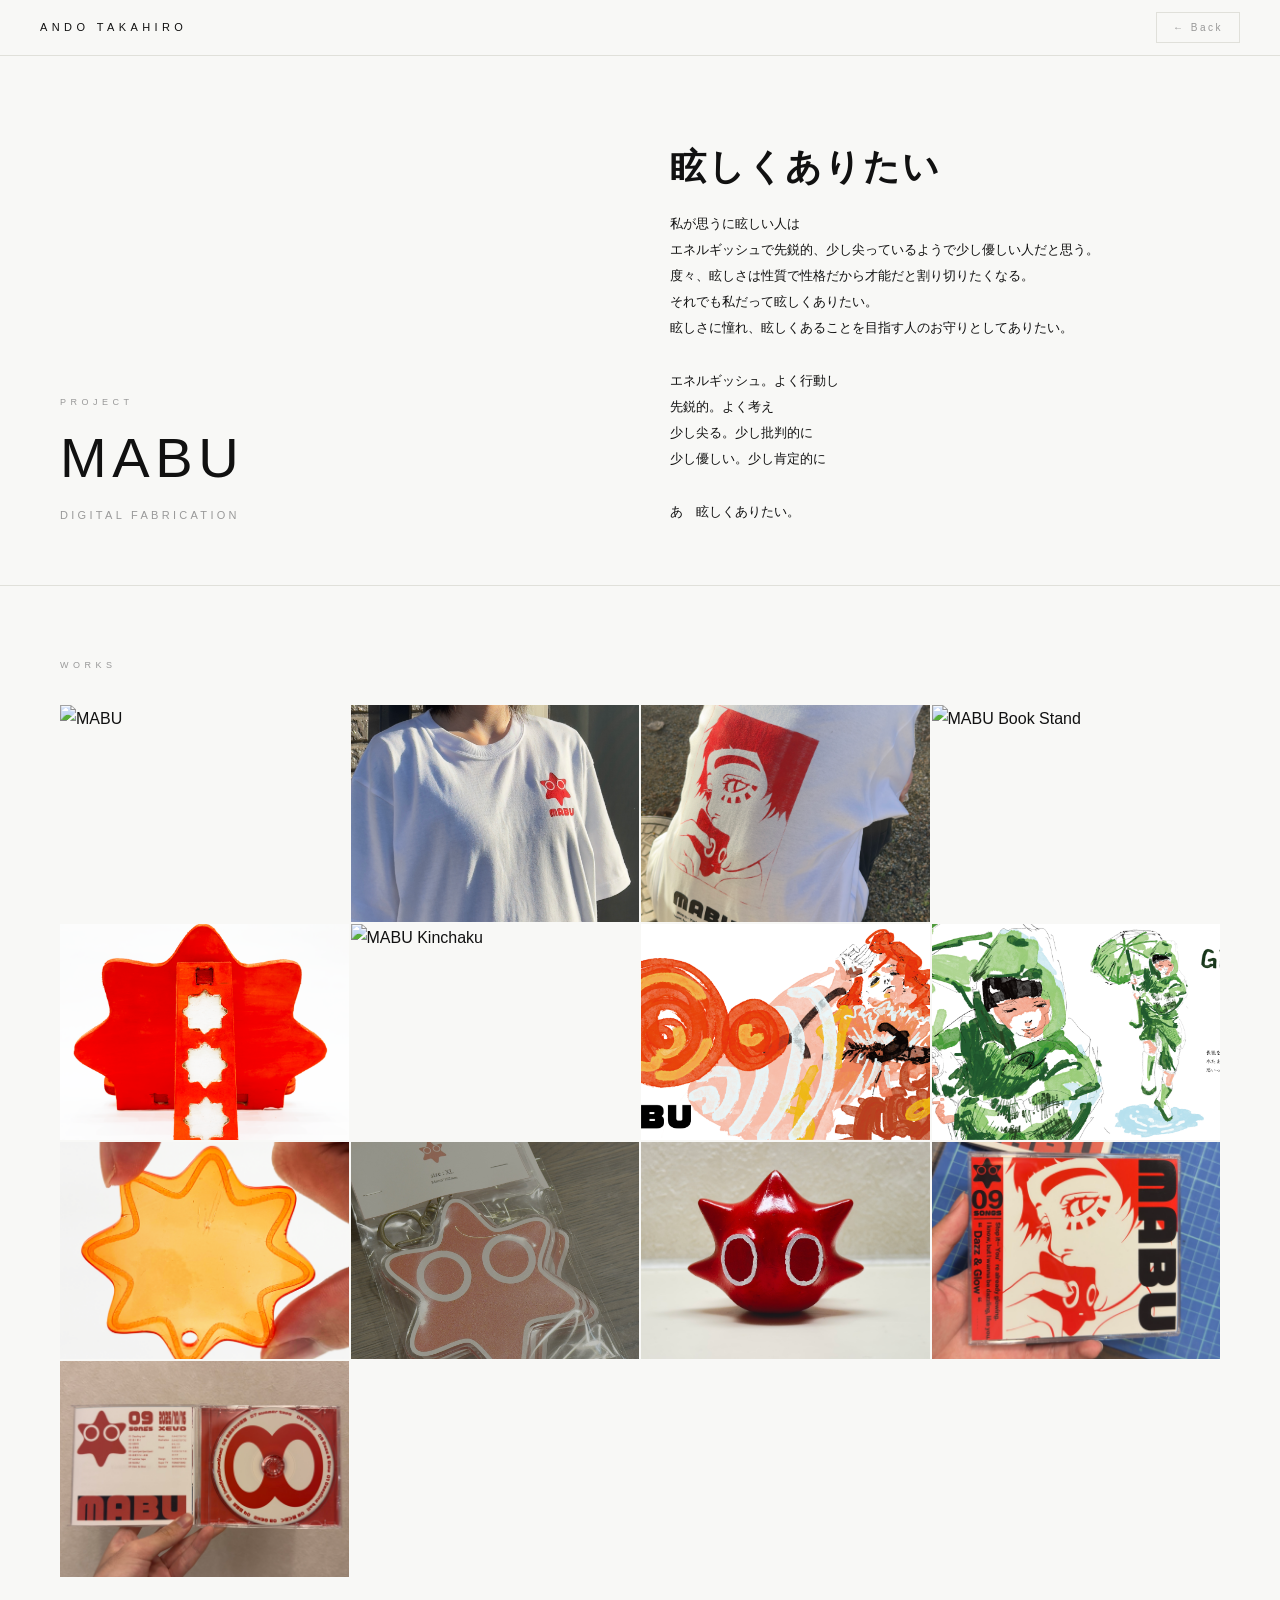
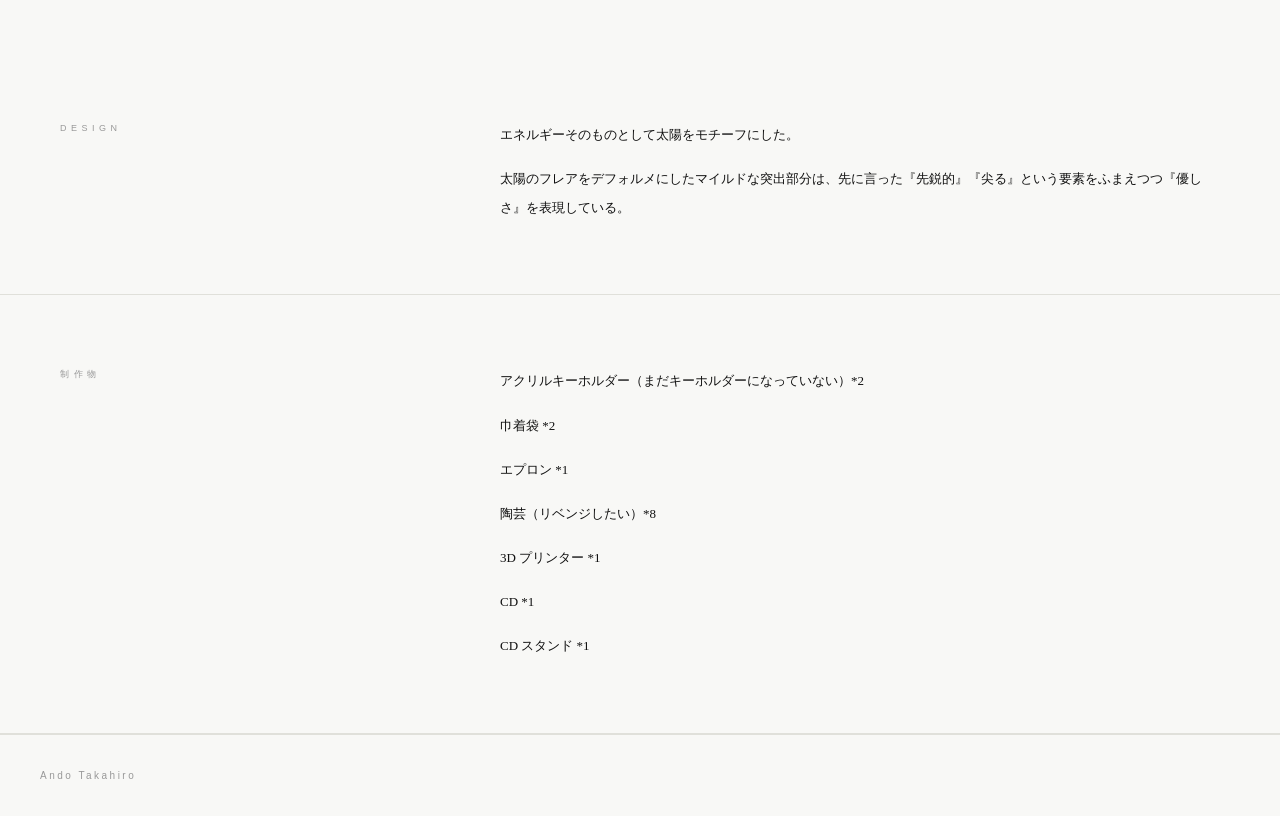
==== mabu/index.html @ 25ba359f "redesign: MABU concept in hero, mincho font, design/works below gallery Co-Authored-By: Claude Sonne" ====
<!DOCTYPE html>
<html lang="en">
<head>
<meta charset="UTF-8">
<meta name="viewport" content="width=device-width, initial-scale=1.0">
<title>MABU — Ando Takahiro</title>
<link rel="stylesheet" href="../style.css">
</head>
<body class="has-nav">
<nav>
  <span class="nav-logo">Ando Takahiro</span>
  <a class="nav-back" href="../index.html">← Back</a>
</nav>

<section class="page-hero">
  <div>
    <div class="page-num">Project</div>
    <h1 class="page-title">MABU</h1>
    <div class="page-en">Digital Fabrication</div>
  </div>
  <div class="mabu-concept-hero">
    <p class="mabu-concept-lead">眩しくありたい</p>
    <p class="mabu-concept-text">私が思うに眩しい人は<br>
    エネルギッシュで先鋭的、少し尖っているようで少し優しい人だと思う。<br>
    度々、眩しさは性質で性格だから才能だと割り切りたくなる。<br>
    それでも私だって眩しくありたい。<br>
    眩しさに憧れ、眩しくあることを目指す人のお守りとしてありたい。</p>
    <br>
    <p class="mabu-concept-text">エネルギッシュ。よく行動し<br>
    先鋭的。よく考え<br>
    少し尖る。少し批判的に<br>
    少し優しい。少し肯定的に</p>
    <br>
    <p class="mabu-concept-text">あゝ眩しくありたい。</p>
  </div>
</section>

<section class="gallery-section">
  <div class="section-label">Works</div>
  <div class="gallery-grid">
    <img src="../assets/images/mabu/mabu_samune.jpg" alt="MABU">
    <img src="../assets/images/mabu/mabu_Tshirt1.jpg" alt="MABU T-shirt">
    <img src="../assets/images/mabu/mabu_Tshirt2.jpg" alt="MABU T-shirt">
    <img src="../assets/images/mabu/mabu_bookstand1.png" alt="MABU Book Stand">
    <img src="../assets/images/mabu/mabu_bookstand2.png" alt="MABU Book Stand">
    <img src="../assets/images/mabu/mabu_kinchaku.png" alt="MABU Kinchaku">
    <img src="../assets/images/mabu/mabu_musiccard1.png" alt="MABU Music Card">
    <img src="../assets/images/mabu/mabu_musiccard2.png" alt="MABU Music Card">
    <img src="../assets/images/mabu/mabu_akusuta1_c.jpg" alt="MABU Acrylic Stand">
    <img src="../assets/images/mabu/mabu_akusuta2.jpg" alt="MABU Acrylic Stand">
    <img src="../assets/images/mabu/mabu_cg01.jpg" alt="MABU CG">
    <img src="../assets/images/mabu/mabucd1_c.jpg" alt="MABU CD">
    <img src="../assets/images/mabu/mabucd2_c.jpg" alt="MABU CD">
  </div>
</section>

<section class="desc-section">
  <div class="desc-label">Design</div>
  <div class="desc-body mabu-mincho">
    <p>エネルギーそのものとして太陽をモチーフにした。</p>
    <p>太陽のフレアをデフォルメにしたマイルドな突出部分は、先に言った『先鋭的』『尖る』という要素をふまえつつ『優しさ』を表現している。</p>
  </div>
</section>

<section class="desc-section">
  <div class="desc-label">制作物</div>
  <div class="desc-body mabu-mincho">
    <p>アクリルキーホルダー（まだキーホルダーになっていない）*2</p>
    <p>巾着袋 *2</p>
    <p>エプロン *1</p>
    <p>陶芸（リベンジしたい）*8</p>
    <p>3D プリンター *1</p>
    <p>CD *1</p>
    <p>CD スタンド *1</p>
  </div>
</section>

<footer>
  <span>Ando Takahiro</span>
</footer>
</body>
</html>
---- style.css ----
*, *::before, *::after { box-sizing: border-box; margin: 0; padding: 0; }
:root {
  --bg: #f8f8f6;
  --fg: #111;
  --muted: #999;
  --border: #e0e0da;
  --white: #fff;
}
html { scroll-behavior: smooth; }
body {
  background: var(--bg);
  color: var(--fg);
  font-family: 'Hiragino Sans', 'Noto Sans JP', 'Helvetica Neue', sans-serif;
  font-weight: 300;
  line-height: 1.7;
  min-height: 100vh;
  padding-top: 0;
}
a { color: inherit; text-decoration: none; }

/* navがあるページ */
.has-nav { padding-top: 56px; }

/* ナビ */
nav {
  position: fixed; top: 0; left: 0; right: 0; z-index: 100;
  background: rgba(248,248,246,0.92);
  backdrop-filter: blur(8px);
  border-bottom: 1px solid var(--border);
  padding: 0 40px; height: 56px;
  display: flex; align-items: center; justify-content: space-between;
}
.nav-logo { font-size: 11px; letter-spacing: .4em; text-transform: uppercase; }
.nav-author { font-size: 10px; letter-spacing: .3em; color: var(--muted); }
.nav-back {
  font-size: 10px; letter-spacing: .25em; color: var(--muted);
  border: 1px solid var(--border); padding: 6px 16px;
  transition: border-color .2s, color .2s;
}
.nav-back:hover { border-color: #999; color: var(--fg); }

/* ヒーロー（トップページ） */
.hero {
  padding: 100px 60px 80px;
  border-bottom: 1px solid var(--border);
}
.hero-group { font-size: 9px; letter-spacing: .55em; color: var(--muted); text-transform: uppercase; margin-bottom: 28px; }
.hero-title { font-size: clamp(36px, 6vw, 72px); font-weight: 200; letter-spacing: .12em; line-height: 1.1; margin-bottom: 24px; }
.hero-sub { font-size: 12px; letter-spacing: .2em; color: var(--muted); max-width: 480px; line-height: 2; }
.hero-author { margin-top: 48px; font-size: 10px; letter-spacing: .35em; color: var(--muted); }

/* グリッド */
.grid-section { padding: 72px 60px 100px; }
.grid-label { font-size: 9px; letter-spacing: .5em; color: var(--muted); text-transform: uppercase; margin-bottom: 40px; }
.grid { display: grid; grid-template-columns: repeat(auto-fill, minmax(340px, 1fr)); gap: 2px; }

/* カード */
.card {
  display: block; background: var(--white);
  border: 1px solid var(--border); overflow: hidden;
  transition: transform .25s, box-shadow .25s, border-color .25s;
}
.card:hover { transform: translateY(-4px); box-shadow: 0 12px 40px rgba(0,0,0,.08); border-color: #bbb; }
.card-thumb { width: 100%; aspect-ratio: 16/9; background: #111; overflow: hidden; }
.card-thumb--empty { background: #1a1a1a; }
.card-thumb--contain img { object-fit: contain; width: 100%; height: 100%; }
.card-thumb video { width: 100%; height: 100%; object-fit: cover; }
.card-body { padding: 28px 28px 32px; border-top: 1px solid var(--border); }
.card-tag { font-size: 8px; letter-spacing: .4em; color: var(--muted); text-transform: uppercase; margin-bottom: 10px; }
.card-title { font-size: 18px; font-weight: 400; letter-spacing: .06em; margin-bottom: 12px; }
.card-desc { font-size: 11px; color: #888; line-height: 2; }
.card-arrow { margin-top: 20px; font-size: 10px; letter-spacing: .2em; color: var(--muted); }

/* 詳細ページ ヒーロー */
.page-hero {
  padding: 80px 60px 60px;
  border-bottom: 1px solid var(--border);
  display: grid; grid-template-columns: 1fr 1fr; gap: 60px; align-items: end;
}
@media (max-width: 768px) { .page-hero { grid-template-columns: 1fr; } }
.page-num { font-size: 9px; letter-spacing: .5em; color: var(--muted); text-transform: uppercase; margin-bottom: 16px; }
.page-title { font-size: clamp(32px, 5vw, 56px); font-weight: 200; letter-spacing: .1em; line-height: 1.15; }
.page-en { font-size: 11px; letter-spacing: .3em; color: var(--muted); margin-top: 16px; text-transform: uppercase; }
.page-desc-short { font-size: 13px; line-height: 2; color: #555; align-self: end; }

/* 動画 */
.video-section { padding: 72px 60px; border-bottom: 1px solid var(--border); }
.section-label { font-size: 9px; letter-spacing: .5em; color: var(--muted); text-transform: uppercase; margin-bottom: 32px; }
.video-wrap { width: 100%; max-width: 960px; aspect-ratio: 16/9; background: #111; overflow: hidden; }
.video-wrap video { width: 100%; height: 100%; object-fit: cover; }

/* 説明 */
.desc-section {
  padding: 72px 60px; border-bottom: 1px solid var(--border);
  display: grid; grid-template-columns: 1fr 2fr; gap: 80px;
}
@media (max-width: 768px) { .desc-section { grid-template-columns: 1fr; } }
.desc-label { font-size: 9px; letter-spacing: .5em; color: var(--muted); text-transform: uppercase; }
.desc-body { font-size: 13px; line-height: 2.2; color: #444; }
.desc-body p + p { margin-top: 1.2em; }
.concept-lead { font-size: clamp(28px, 4vw, 48px); font-weight: 200; letter-spacing: .1em; line-height: 1.3; margin-bottom: 1.6em; color: var(--fg); }

/* 技術 */
.tech-section { padding: 60px; border-bottom: 1px solid var(--border); background: var(--white); }
.tech-list { margin-top: 24px; display: grid; grid-template-columns: repeat(auto-fill, minmax(200px, 1fr)); gap: 16px; }
.tech-item { font-size: 10px; letter-spacing: .2em; color: var(--muted); padding: 12px 16px; border: 1px solid var(--border); }

/* ギャラリー */
.gallery-section { padding: 72px 60px; }
.gallery-grid { margin-top: 32px; display: grid; grid-template-columns: repeat(auto-fill, minmax(280px, 1fr)); gap: 2px; }
.gallery-grid img { width: 100%; aspect-ratio: 4/3; object-fit: cover; display: block; }

/* MABU コンセプト（ヒーロー右列） */
.mabu-concept-hero { align-self: start; padding-top: 8px; }
.mabu-concept-lead {
  font-family: 'Hiragino Mincho ProN', 'Yu Mincho', 'YuMincho', 'Noto Serif JP', serif;
  font-size: clamp(22px, 3vw, 36px);
  font-weight: 600;
  color: var(--fg);
  letter-spacing: .05em;
  line-height: 1.3;
  margin-bottom: 20px;
}
.mabu-concept-text {
  font-family: 'Hiragino Mincho ProN', 'Yu Mincho', 'YuMincho', 'Noto Serif JP', serif;
  font-size: 13px;
  line-height: 2;
  color: var(--fg);
}
.mabu-mincho {
  font-family: 'Hiragino Mincho ProN', 'Yu Mincho', 'YuMincho', 'Noto Serif JP', serif;
  color: var(--fg);
}

/* フッター */
footer {
  border-top: 1px solid var(--border); padding: 32px 40px;
  font-size: 10px; letter-spacing: .25em; color: var(--muted);
  display: flex; justify-content: space-between; align-items: center;
}
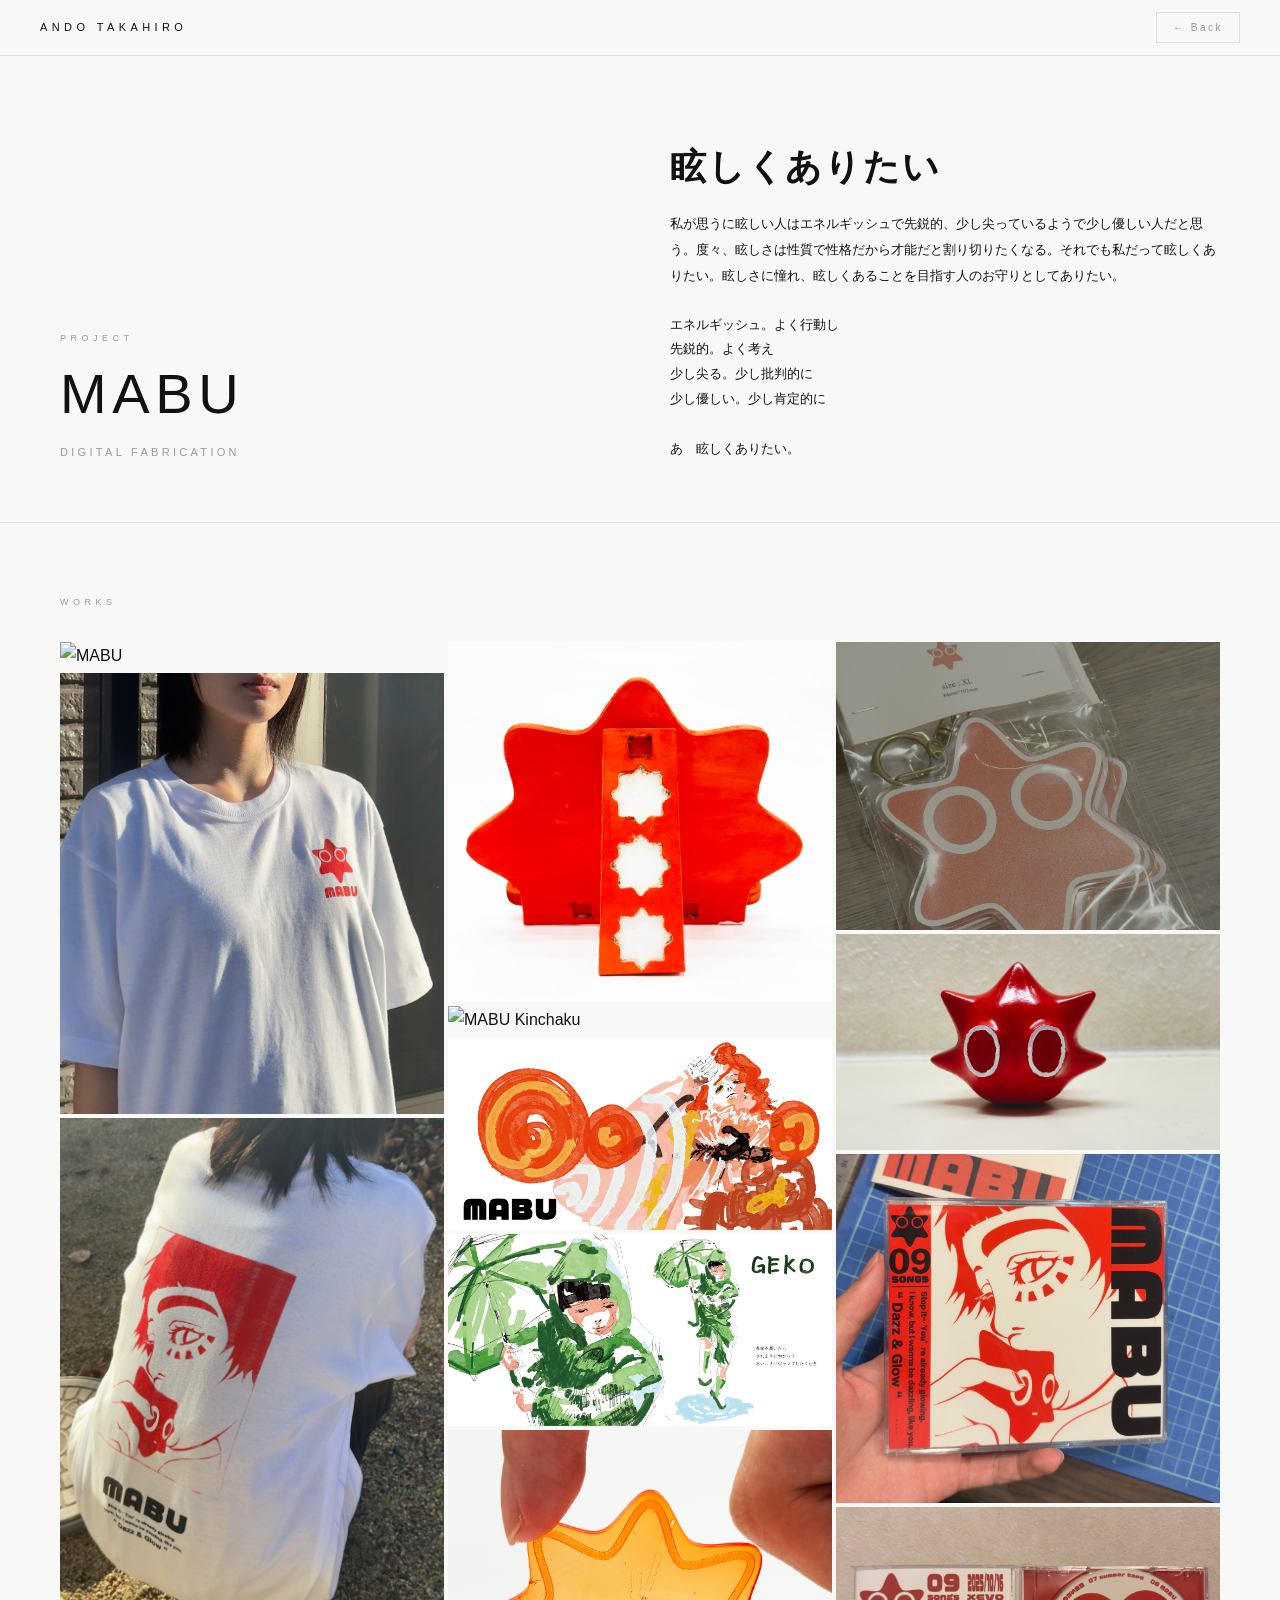
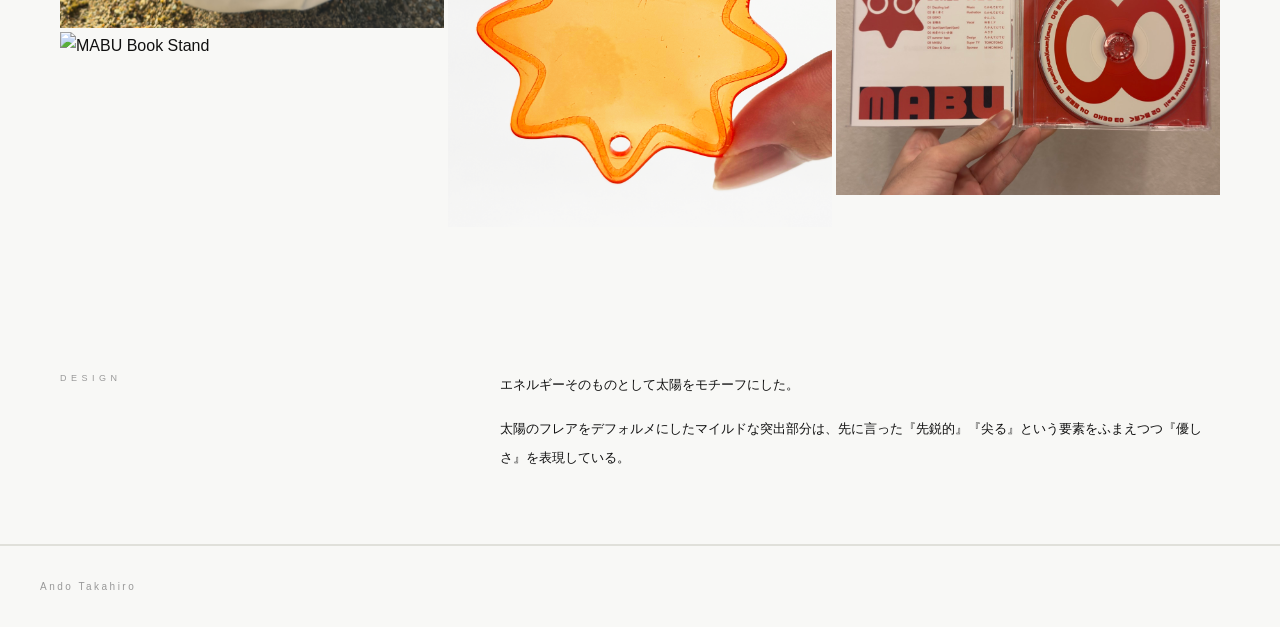
==== commit 03479e81: "fix: MABU concept text layout, hide 制作物 section Co-Authored-By: Claude Sonnet 4.6 <noreply@anthropic" ====
--- a/mabu/index.html
+++ b/mabu/index.html
@@ -20,18 +20,12 @@
   </div>
   <div class="mabu-concept-hero">
     <p class="mabu-concept-lead">眩しくありたい</p>
-    <p class="mabu-concept-text">私が思うに眩しい人は<br>
-    エネルギッシュで先鋭的、少し尖っているようで少し優しい人だと思う。<br>
-    度々、眩しさは性質で性格だから才能だと割り切りたくなる。<br>
-    それでも私だって眩しくありたい。<br>
-    眩しさに憧れ、眩しくあることを目指す人のお守りとしてありたい。</p>
-    <br>
-    <p class="mabu-concept-text">エネルギッシュ。よく行動し<br>
-    先鋭的。よく考え<br>
-    少し尖る。少し批判的に<br>
-    少し優しい。少し肯定的に</p>
-    <br>
-    <p class="mabu-concept-text">あゝ眩しくありたい。</p>
+    <p class="mabu-concept-text">私が思うに眩しい人はエネルギッシュで先鋭的、少し尖っているようで少し優しい人だと思う。度々、眩しさは性質で性格だから才能だと割り切りたくなる。それでも私だって眩しくありたい。眩しさに憧れ、眩しくあることを目指す人のお守りとしてありたい。</p>
+    <p class="mabu-concept-list">エネルギッシュ。よく行動し</p>
+    <p class="mabu-concept-list">先鋭的。よく考え</p>
+    <p class="mabu-concept-list">少し尖る。少し批判的に</p>
+    <p class="mabu-concept-list">少し優しい。少し肯定的に</p>
+    <p class="mabu-concept-close">あゝ眩しくありたい。</p>
   </div>
 </section>
 
@@ -62,7 +56,7 @@
   </div>
 </section>
 
-<section class="desc-section">
+<section class="desc-section" style="display:none">
   <div class="desc-label">制作物</div>
   <div class="desc-body mabu-mincho">
     <p>アクリルキーホルダー（まだキーホルダーになっていない）*2</p>
--- a/style.css
+++ b/style.css
@@ -63,6 +63,7 @@
 .card:hover { transform: translateY(-4px); box-shadow: 0 12px 40px rgba(0,0,0,.08); border-color: #bbb; }
 .card-thumb { width: 100%; aspect-ratio: 16/9; background: #111; overflow: hidden; }
 .card-thumb--empty { background: #1a1a1a; }
+.card-thumb--contain { background: var(--bg); }
 .card-thumb--contain img { object-fit: contain; width: 100%; height: 100%; }
 .card-thumb video { width: 100%; height: 100%; object-fit: cover; }
 .card-body { padding: 28px 28px 32px; border-top: 1px solid var(--border); }
@@ -107,8 +108,9 @@
 
 /* ギャラリー */
 .gallery-section { padding: 72px 60px; }
-.gallery-grid { margin-top: 32px; display: grid; grid-template-columns: repeat(auto-fill, minmax(280px, 1fr)); gap: 2px; }
-.gallery-grid img { width: 100%; aspect-ratio: 4/3; object-fit: cover; display: block; }
+.gallery-grid { margin-top: 32px; columns: 3 280px; column-gap: 4px; }
+.gallery-grid img { width: 100%; height: auto; display: block; margin-bottom: 4px; break-inside: avoid; }
+@media (max-width: 640px) { .gallery-grid { columns: 2; } }
 
 /* MABU コンセプト（ヒーロー右列） */
 .mabu-concept-hero { align-self: start; padding-top: 8px; }
@@ -126,6 +128,20 @@
   font-size: 13px;
   line-height: 2;
   color: var(--fg);
+  margin-bottom: 24px;
+}
+.mabu-concept-list {
+  font-family: 'Hiragino Mincho ProN', 'Yu Mincho', 'YuMincho', 'Noto Serif JP', serif;
+  font-size: 13px;
+  line-height: 1.9;
+  color: var(--fg);
+}
+.mabu-concept-close {
+  font-family: 'Hiragino Mincho ProN', 'Yu Mincho', 'YuMincho', 'Noto Serif JP', serif;
+  font-size: 13px;
+  line-height: 2;
+  color: var(--fg);
+  margin-top: 24px;
 }
 .mabu-mincho {
   font-family: 'Hiragino Mincho ProN', 'Yu Mincho', 'YuMincho', 'Noto Serif JP', serif;
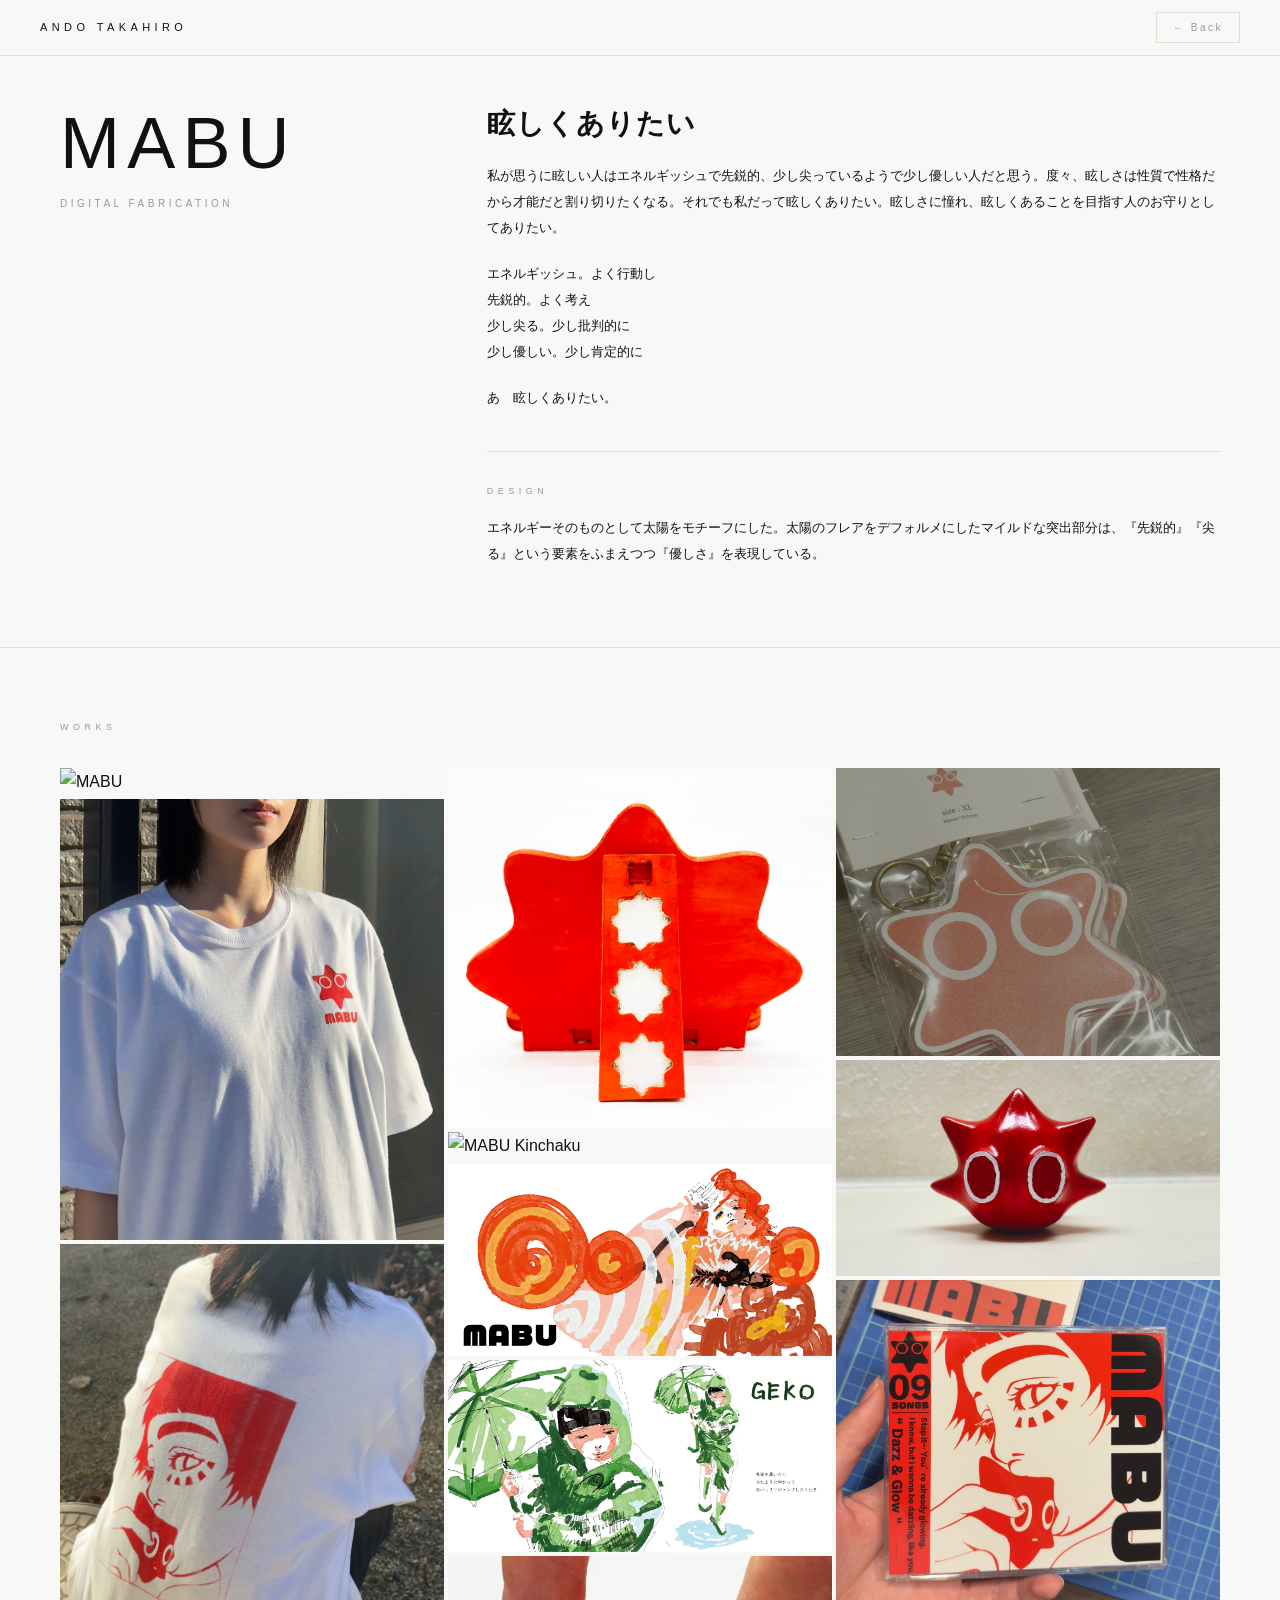
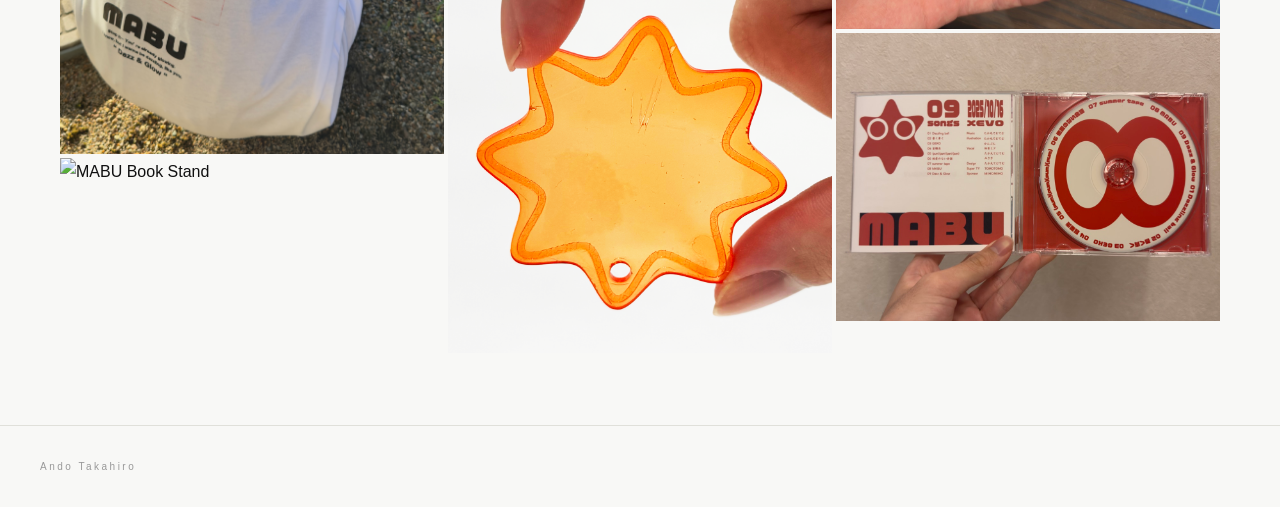
==== commit a284246f: "redesign: MABU layout natural spacing, mincho unified, design below concept Co-Authored-By: Claude S" ====
--- a/mabu/index.html
+++ b/mabu/index.html
@@ -12,20 +12,26 @@
   <a class="nav-back" href="../index.html">← Back</a>
 </nav>
 
-<section class="page-hero">
-  <div>
-    <div class="page-num">Project</div>
-    <h1 class="page-title">MABU</h1>
-    <div class="page-en">Digital Fabrication</div>
+<section class="mabu-header">
+  <div class="mabu-header-left">
+    <h1 class="mabu-title">MABU</h1>
+    <div class="mabu-en">Digital Fabrication</div>
   </div>
-  <div class="mabu-concept-hero">
-    <p class="mabu-concept-lead">眩しくありたい</p>
-    <p class="mabu-concept-text">私が思うに眩しい人はエネルギッシュで先鋭的、少し尖っているようで少し優しい人だと思う。度々、眩しさは性質で性格だから才能だと割り切りたくなる。それでも私だって眩しくありたい。眩しさに憧れ、眩しくあることを目指す人のお守りとしてありたい。</p>
-    <p class="mabu-concept-list">エネルギッシュ。よく行動し</p>
-    <p class="mabu-concept-list">先鋭的。よく考え</p>
-    <p class="mabu-concept-list">少し尖る。少し批判的に</p>
-    <p class="mabu-concept-list">少し優しい。少し肯定的に</p>
-    <p class="mabu-concept-close">あゝ眩しくありたい。</p>
+  <div class="mabu-header-right">
+    <p class="mabu-lead">眩しくありたい</p>
+    <p class="mabu-body">私が思うに眩しい人はエネルギッシュで先鋭的、少し尖っているようで少し優しい人だと思う。度々、眩しさは性質で性格だから才能だと割り切りたくなる。それでも私だって眩しくありたい。眩しさに憧れ、眩しくあることを目指す人のお守りとしてありたい。</p>
+    <div class="mabu-list">
+      <p>エネルギッシュ。よく行動し</p>
+      <p>先鋭的。よく考え</p>
+      <p>少し尖る。少し批判的に</p>
+      <p>少し優しい。少し肯定的に</p>
+    </div>
+    <p class="mabu-body">あゝ眩しくありたい。</p>
+
+    <div class="mabu-design">
+      <p class="mabu-design-label">Design</p>
+      <p class="mabu-body">エネルギーそのものとして太陽をモチーフにした。太陽のフレアをデフォルメにしたマイルドな突出部分は、『先鋭的』『尖る』という要素をふまえつつ『優しさ』を表現している。</p>
+    </div>
   </div>
 </section>
 
@@ -48,27 +54,6 @@
   </div>
 </section>
 
-<section class="desc-section">
-  <div class="desc-label">Design</div>
-  <div class="desc-body mabu-mincho">
-    <p>エネルギーそのものとして太陽をモチーフにした。</p>
-    <p>太陽のフレアをデフォルメにしたマイルドな突出部分は、先に言った『先鋭的』『尖る』という要素をふまえつつ『優しさ』を表現している。</p>
-  </div>
-</section>
-
-<section class="desc-section" style="display:none">
-  <div class="desc-label">制作物</div>
-  <div class="desc-body mabu-mincho">
-    <p>アクリルキーホルダー（まだキーホルダーになっていない）*2</p>
-    <p>巾着袋 *2</p>
-    <p>エプロン *1</p>
-    <p>陶芸（リベンジしたい）*8</p>
-    <p>3D プリンター *1</p>
-    <p>CD *1</p>
-    <p>CD スタンド *1</p>
-  </div>
-</section>
-
 <footer>
   <span>Ando Takahiro</span>
 </footer>
--- a/style.css
+++ b/style.css
@@ -112,40 +112,63 @@
 .gallery-grid img { width: 100%; height: auto; display: block; margin-bottom: 4px; break-inside: avoid; }
 @media (max-width: 640px) { .gallery-grid { columns: 2; } }
 
-/* MABU コンセプト（ヒーロー右列） */
-.mabu-concept-hero { align-self: start; padding-top: 8px; }
-.mabu-concept-lead {
+/* MABU ページ */
+.mabu-header {
+  padding: 48px 60px 60px;
+  border-bottom: 1px solid var(--border);
+  display: grid;
+  grid-template-columns: 1fr 2fr;
+  gap: 60px;
+  align-items: start;
+}
+@media (max-width: 768px) { .mabu-header { grid-template-columns: 1fr; } }
+.mabu-title {
+  font-size: clamp(40px, 6vw, 72px);
+  font-weight: 200;
+  letter-spacing: .1em;
+  line-height: 1.1;
+}
+.mabu-en {
+  font-size: 10px;
+  letter-spacing: .35em;
+  color: var(--muted);
+  text-transform: uppercase;
+  margin-top: 12px;
+}
+.mabu-lead {
   font-family: 'Hiragino Mincho ProN', 'Yu Mincho', 'YuMincho', 'Noto Serif JP', serif;
-  font-size: clamp(22px, 3vw, 36px);
+  font-size: clamp(20px, 2.5vw, 28px);
   font-weight: 600;
   color: var(--fg);
-  letter-spacing: .05em;
-  line-height: 1.3;
+  letter-spacing: .04em;
+  line-height: 1.4;
   margin-bottom: 20px;
 }
-.mabu-concept-text {
+.mabu-body {
   font-family: 'Hiragino Mincho ProN', 'Yu Mincho', 'YuMincho', 'Noto Serif JP', serif;
   font-size: 13px;
   line-height: 2;
   color: var(--fg);
-  margin-bottom: 24px;
+  margin-bottom: 20px;
 }
-.mabu-concept-list {
-  font-family: 'Hiragino Mincho ProN', 'Yu Mincho', 'YuMincho', 'Noto Serif JP', serif;
-  font-size: 13px;
-  line-height: 1.9;
-  color: var(--fg);
-}
-.mabu-concept-close {
+.mabu-list {
   font-family: 'Hiragino Mincho ProN', 'Yu Mincho', 'YuMincho', 'Noto Serif JP', serif;
   font-size: 13px;
   line-height: 2;
   color: var(--fg);
-  margin-top: 24px;
+  margin-bottom: 20px;
 }
-.mabu-mincho {
-  font-family: 'Hiragino Mincho ProN', 'Yu Mincho', 'YuMincho', 'Noto Serif JP', serif;
-  color: var(--fg);
+.mabu-design {
+  margin-top: 40px;
+  padding-top: 32px;
+  border-top: 1px solid var(--border);
+}
+.mabu-design-label {
+  font-size: 9px;
+  letter-spacing: .5em;
+  color: var(--muted);
+  text-transform: uppercase;
+  margin-bottom: 16px;
 }
 
 /* フッター */
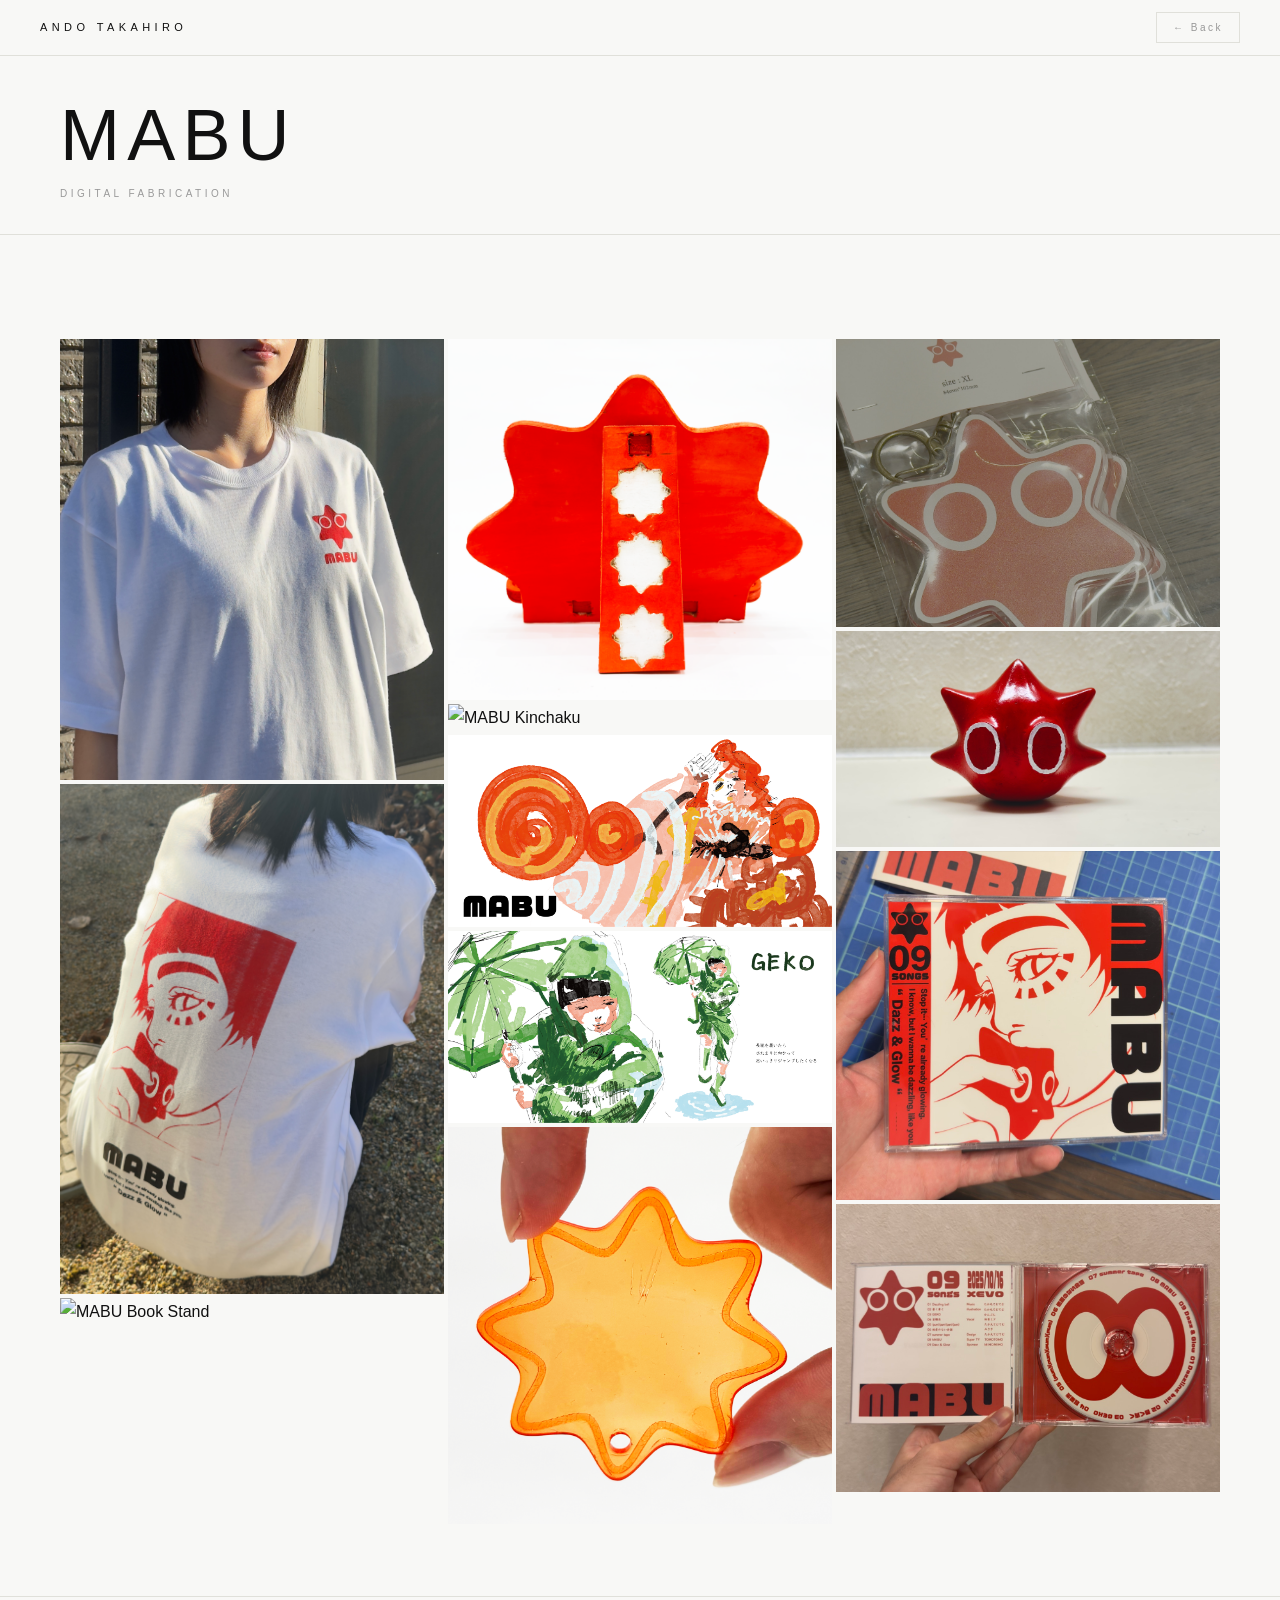
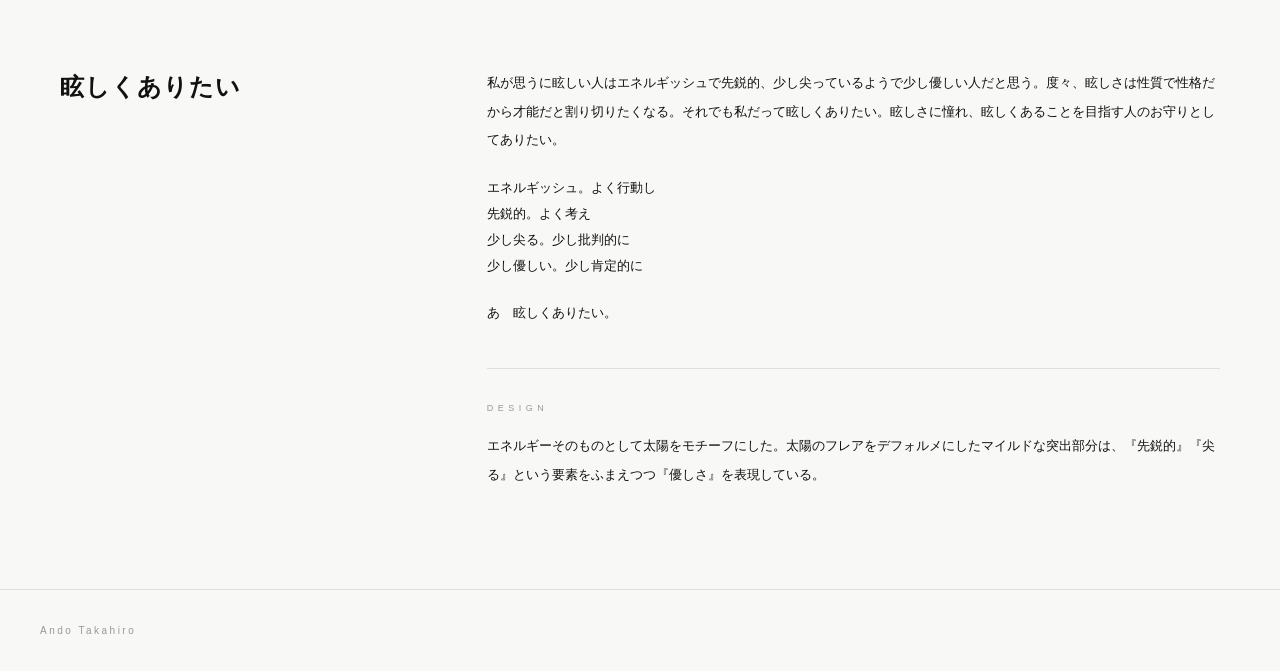
==== commit 9fc512c3: "redesign: MABU layout — title, photos, then text section Co-Authored-By: Claude Sonnet 4.6 <noreply@" ====
--- a/mabu/index.html
+++ b/mabu/index.html
@@ -4,7 +4,7 @@
 <meta charset="UTF-8">
 <meta name="viewport" content="width=device-width, initial-scale=1.0">
 <title>MABU — Ando Takahiro</title>
-<link rel="stylesheet" href="../style.css">
+<link rel="stylesheet" href="../style.css?v=5">
 </head>
 <body class="has-nav">
 <nav>
@@ -12,33 +12,13 @@
   <a class="nav-back" href="../index.html">← Back</a>
 </nav>
 
-<section class="mabu-header">
-  <div class="mabu-header-left">
-    <h1 class="mabu-title">MABU</h1>
-    <div class="mabu-en">Digital Fabrication</div>
-  </div>
-  <div class="mabu-header-right">
-    <p class="mabu-lead">眩しくありたい</p>
-    <p class="mabu-body">私が思うに眩しい人はエネルギッシュで先鋭的、少し尖っているようで少し優しい人だと思う。度々、眩しさは性質で性格だから才能だと割り切りたくなる。それでも私だって眩しくありたい。眩しさに憧れ、眩しくあることを目指す人のお守りとしてありたい。</p>
-    <div class="mabu-list">
-      <p>エネルギッシュ。よく行動し</p>
-      <p>先鋭的。よく考え</p>
-      <p>少し尖る。少し批判的に</p>
-      <p>少し優しい。少し肯定的に</p>
-    </div>
-    <p class="mabu-body">あゝ眩しくありたい。</p>
-
-    <div class="mabu-design">
-      <p class="mabu-design-label">Design</p>
-      <p class="mabu-body">エネルギーそのものとして太陽をモチーフにした。太陽のフレアをデフォルメにしたマイルドな突出部分は、『先鋭的』『尖る』という要素をふまえつつ『優しさ』を表現している。</p>
-    </div>
-  </div>
+<section class="mabu-top">
+  <h1 class="mabu-title">MABU</h1>
+  <div class="mabu-en">Digital Fabrication</div>
 </section>
 
 <section class="gallery-section">
-  <div class="section-label">Works</div>
   <div class="gallery-grid">
-    <img src="../assets/images/mabu/mabu_samune.jpg" alt="MABU">
     <img src="../assets/images/mabu/mabu_Tshirt1.jpg" alt="MABU T-shirt">
     <img src="../assets/images/mabu/mabu_Tshirt2.jpg" alt="MABU T-shirt">
     <img src="../assets/images/mabu/mabu_bookstand1.png" alt="MABU Book Stand">
@@ -54,6 +34,29 @@
   </div>
 </section>
 
+<section class="mabu-text-section">
+  <div class="mabu-text-inner">
+    <div class="mabu-text-left">
+      <p class="mabu-lead">眩しくありたい</p>
+    </div>
+    <div class="mabu-text-right">
+      <p class="mabu-body">私が思うに眩しい人はエネルギッシュで先鋭的、少し尖っているようで少し優しい人だと思う。度々、眩しさは性質で性格だから才能だと割り切りたくなる。それでも私だって眩しくありたい。眩しさに憧れ、眩しくあることを目指す人のお守りとしてありたい。</p>
+      <div class="mabu-list">
+        <p>エネルギッシュ。よく行動し</p>
+        <p>先鋭的。よく考え</p>
+        <p>少し尖る。少し批判的に</p>
+        <p>少し優しい。少し肯定的に</p>
+      </div>
+      <p class="mabu-body">あゝ眩しくありたい。</p>
+
+      <div class="mabu-design">
+        <p class="mabu-design-label">Design</p>
+        <p class="mabu-body">エネルギーそのものとして太陽をモチーフにした。太陽のフレアをデフォルメにしたマイルドな突出部分は、『先鋭的』『尖る』という要素をふまえつつ『優しさ』を表現している。</p>
+      </div>
+    </div>
+  </div>
+</section>
+
 <footer>
   <span>Ando Takahiro</span>
 </footer>
--- a/style.css
+++ b/style.css
@@ -113,15 +113,10 @@
 @media (max-width: 640px) { .gallery-grid { columns: 2; } }
 
 /* MABU ページ */
-.mabu-header {
-  padding: 48px 60px 60px;
+.mabu-top {
+  padding: 40px 60px 32px;
   border-bottom: 1px solid var(--border);
-  display: grid;
-  grid-template-columns: 1fr 2fr;
-  gap: 60px;
-  align-items: start;
 }
-@media (max-width: 768px) { .mabu-header { grid-template-columns: 1fr; } }
 .mabu-title {
   font-size: clamp(40px, 6vw, 72px);
   font-weight: 200;
@@ -133,21 +128,32 @@
   letter-spacing: .35em;
   color: var(--muted);
   text-transform: uppercase;
-  margin-top: 12px;
+  margin-top: 10px;
 }
+.mabu-text-section {
+  padding: 72px 60px 80px;
+  border-top: 1px solid var(--border);
+}
+.mabu-text-inner {
+  display: grid;
+  grid-template-columns: 1fr 2fr;
+  gap: 60px;
+}
+@media (max-width: 768px) { .mabu-text-inner { grid-template-columns: 1fr; } }
 .mabu-lead {
   font-family: 'Hiragino Mincho ProN', 'Yu Mincho', 'YuMincho', 'Noto Serif JP', serif;
-  font-size: clamp(20px, 2.5vw, 28px);
+  font-size: clamp(18px, 2vw, 24px);
   font-weight: 600;
   color: var(--fg);
   letter-spacing: .04em;
-  line-height: 1.4;
-  margin-bottom: 20px;
+  line-height: 1.5;
+  position: sticky;
+  top: 80px;
 }
 .mabu-body {
   font-family: 'Hiragino Mincho ProN', 'Yu Mincho', 'YuMincho', 'Noto Serif JP', serif;
   font-size: 13px;
-  line-height: 2;
+  line-height: 2.2;
   color: var(--fg);
   margin-bottom: 20px;
 }
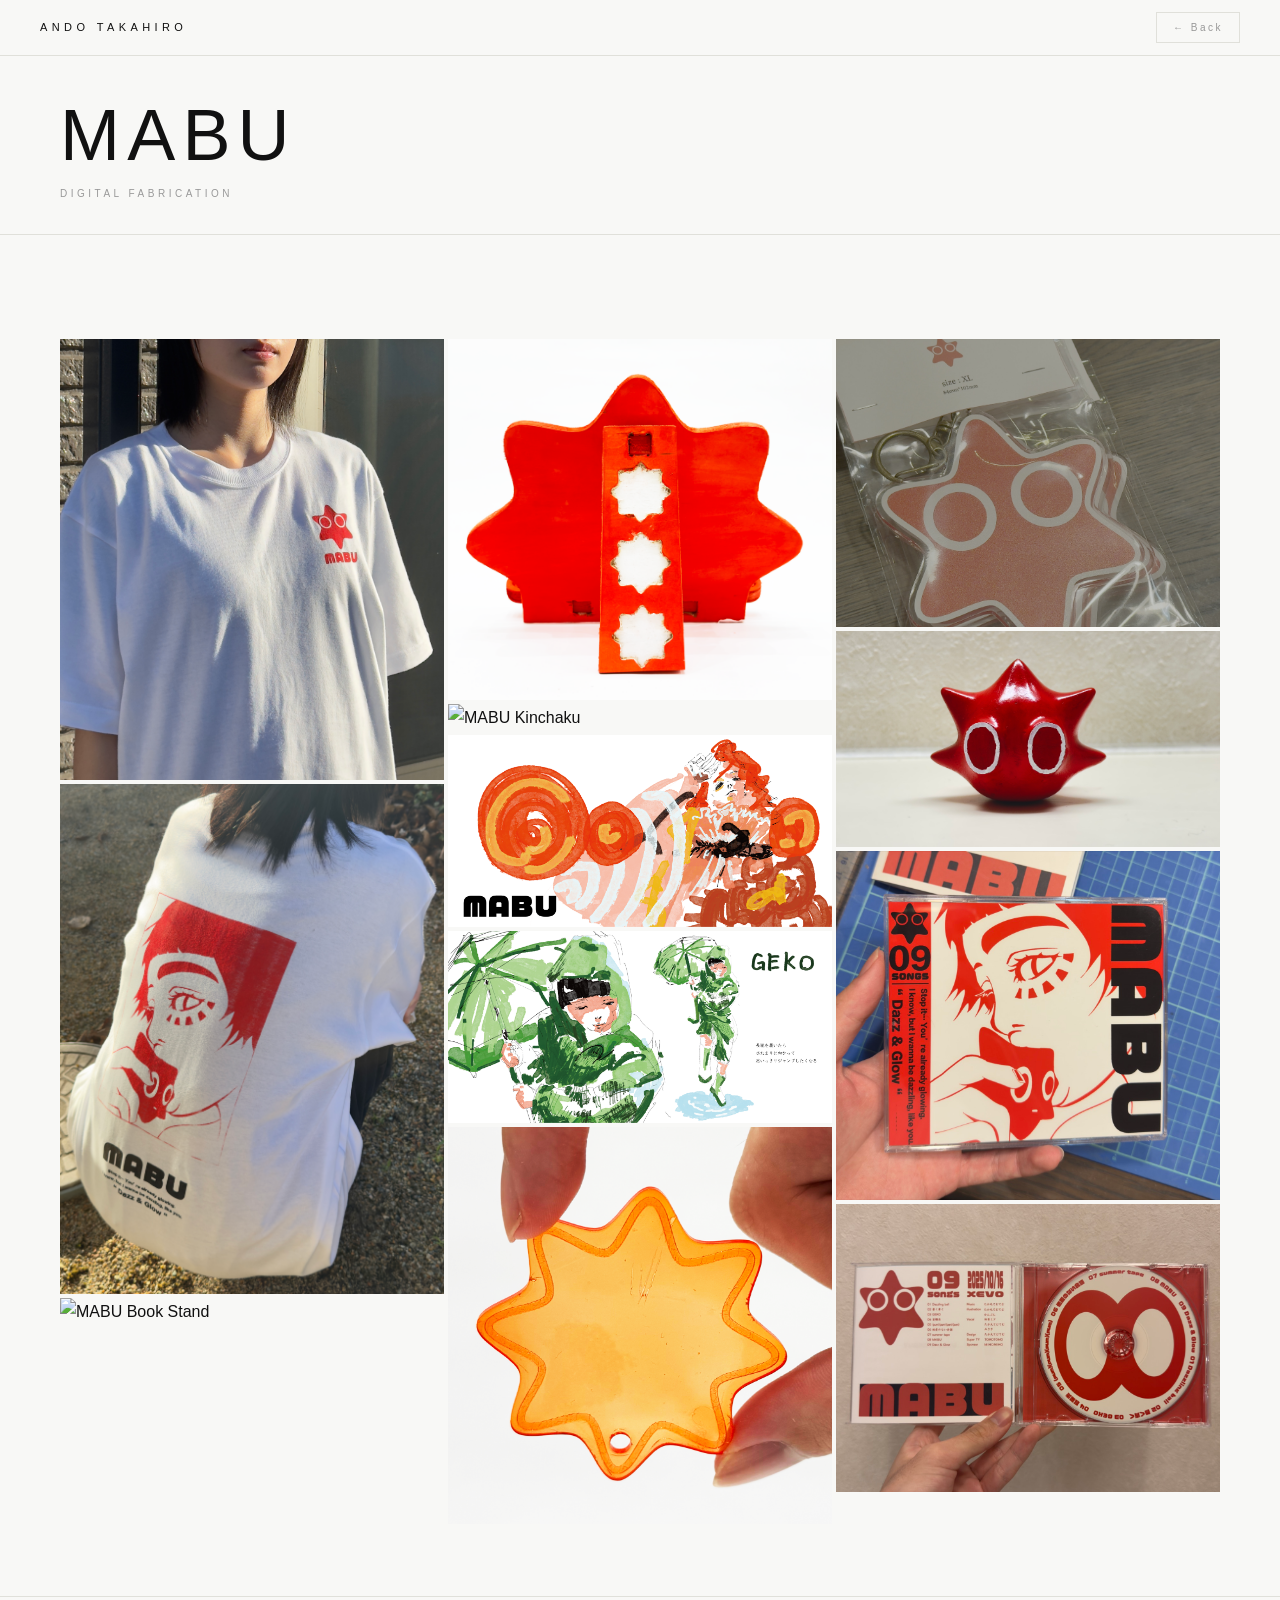
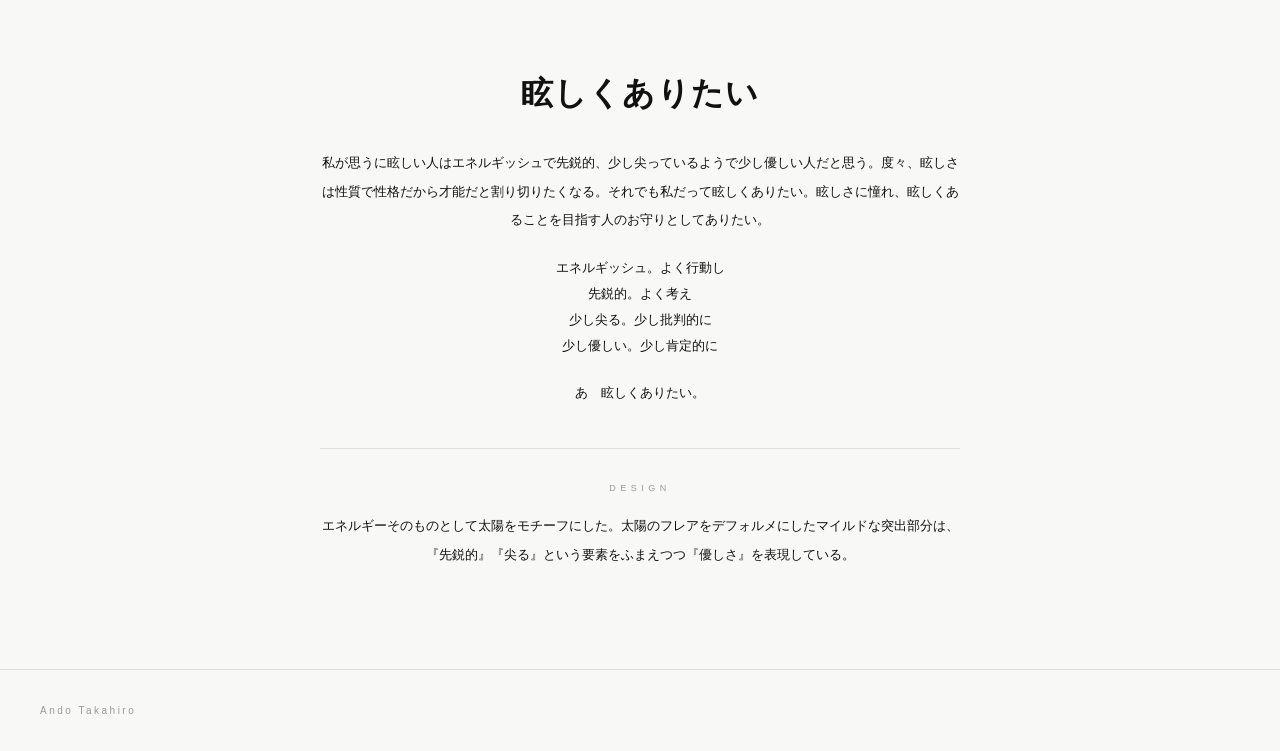
==== commit c396fead: "fix: MABU text section center-aligned Co-Authored-By: Claude Sonnet 4.6 <noreply@anthropic.com>" ====
--- a/mabu/index.html
+++ b/mabu/index.html
@@ -36,23 +36,18 @@
 
 <section class="mabu-text-section">
   <div class="mabu-text-inner">
-    <div class="mabu-text-left">
-      <p class="mabu-lead">眩しくありたい</p>
+    <p class="mabu-lead">眩しくありたい</p>
+    <p class="mabu-body">私が思うに眩しい人はエネルギッシュで先鋭的、少し尖っているようで少し優しい人だと思う。度々、眩しさは性質で性格だから才能だと割り切りたくなる。それでも私だって眩しくありたい。眩しさに憧れ、眩しくあることを目指す人のお守りとしてありたい。</p>
+    <div class="mabu-list">
+      <p>エネルギッシュ。よく行動し</p>
+      <p>先鋭的。よく考え</p>
+      <p>少し尖る。少し批判的に</p>
+      <p>少し優しい。少し肯定的に</p>
     </div>
-    <div class="mabu-text-right">
-      <p class="mabu-body">私が思うに眩しい人はエネルギッシュで先鋭的、少し尖っているようで少し優しい人だと思う。度々、眩しさは性質で性格だから才能だと割り切りたくなる。それでも私だって眩しくありたい。眩しさに憧れ、眩しくあることを目指す人のお守りとしてありたい。</p>
-      <div class="mabu-list">
-        <p>エネルギッシュ。よく行動し</p>
-        <p>先鋭的。よく考え</p>
-        <p>少し尖る。少し批判的に</p>
-        <p>少し優しい。少し肯定的に</p>
-      </div>
-      <p class="mabu-body">あゝ眩しくありたい。</p>
-
-      <div class="mabu-design">
-        <p class="mabu-design-label">Design</p>
-        <p class="mabu-body">エネルギーそのものとして太陽をモチーフにした。太陽のフレアをデフォルメにしたマイルドな突出部分は、『先鋭的』『尖る』という要素をふまえつつ『優しさ』を表現している。</p>
-      </div>
+    <p class="mabu-body">あゝ眩しくありたい。</p>
+    <div class="mabu-design">
+      <p class="mabu-design-label">Design</p>
+      <p class="mabu-body">エネルギーそのものとして太陽をモチーフにした。太陽のフレアをデフォルメにしたマイルドな突出部分は、『先鋭的』『尖る』という要素をふまえつつ『優しさ』を表現している。</p>
     </div>
   </div>
 </section>
--- a/style.css
+++ b/style.css
@@ -133,22 +133,21 @@
 .mabu-text-section {
   padding: 72px 60px 80px;
   border-top: 1px solid var(--border);
+  text-align: center;
 }
 .mabu-text-inner {
-  display: grid;
-  grid-template-columns: 1fr 2fr;
-  gap: 60px;
+  max-width: 640px;
+  margin: 0 auto;
 }
-@media (max-width: 768px) { .mabu-text-inner { grid-template-columns: 1fr; } }
+.mabu-text-left { display: none; }
 .mabu-lead {
   font-family: 'Hiragino Mincho ProN', 'Yu Mincho', 'YuMincho', 'Noto Serif JP', serif;
-  font-size: clamp(18px, 2vw, 24px);
+  font-size: clamp(22px, 3vw, 32px);
   font-weight: 600;
   color: var(--fg);
   letter-spacing: .04em;
   line-height: 1.5;
-  position: sticky;
-  top: 80px;
+  margin-bottom: 32px;
 }
 .mabu-body {
   font-family: 'Hiragino Mincho ProN', 'Yu Mincho', 'YuMincho', 'Noto Serif JP', serif;
@@ -156,6 +155,7 @@
   line-height: 2.2;
   color: var(--fg);
   margin-bottom: 20px;
+  text-align: center;
 }
 .mabu-list {
   font-family: 'Hiragino Mincho ProN', 'Yu Mincho', 'YuMincho', 'Noto Serif JP', serif;
@@ -163,11 +163,13 @@
   line-height: 2;
   color: var(--fg);
   margin-bottom: 20px;
+  text-align: center;
 }
 .mabu-design {
   margin-top: 40px;
   padding-top: 32px;
   border-top: 1px solid var(--border);
+  text-align: center;
 }
 .mabu-design-label {
   font-size: 9px;
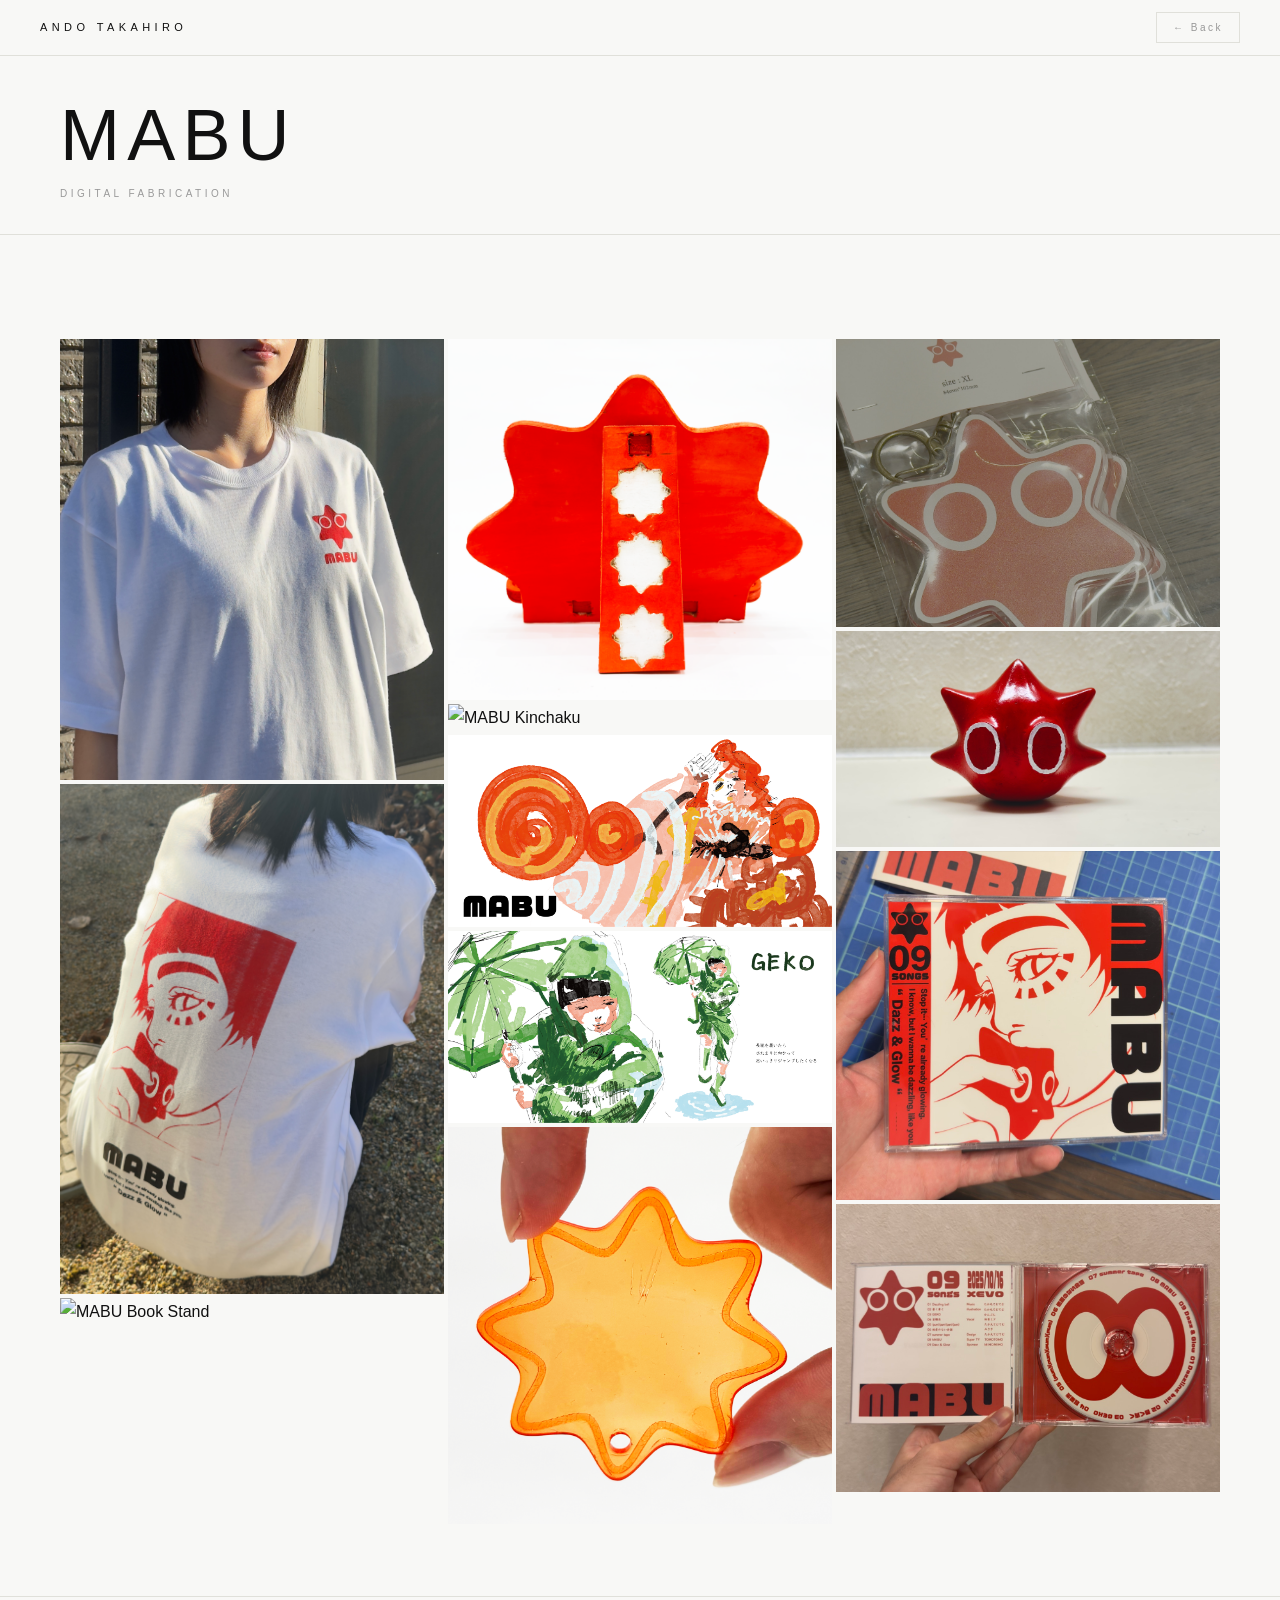
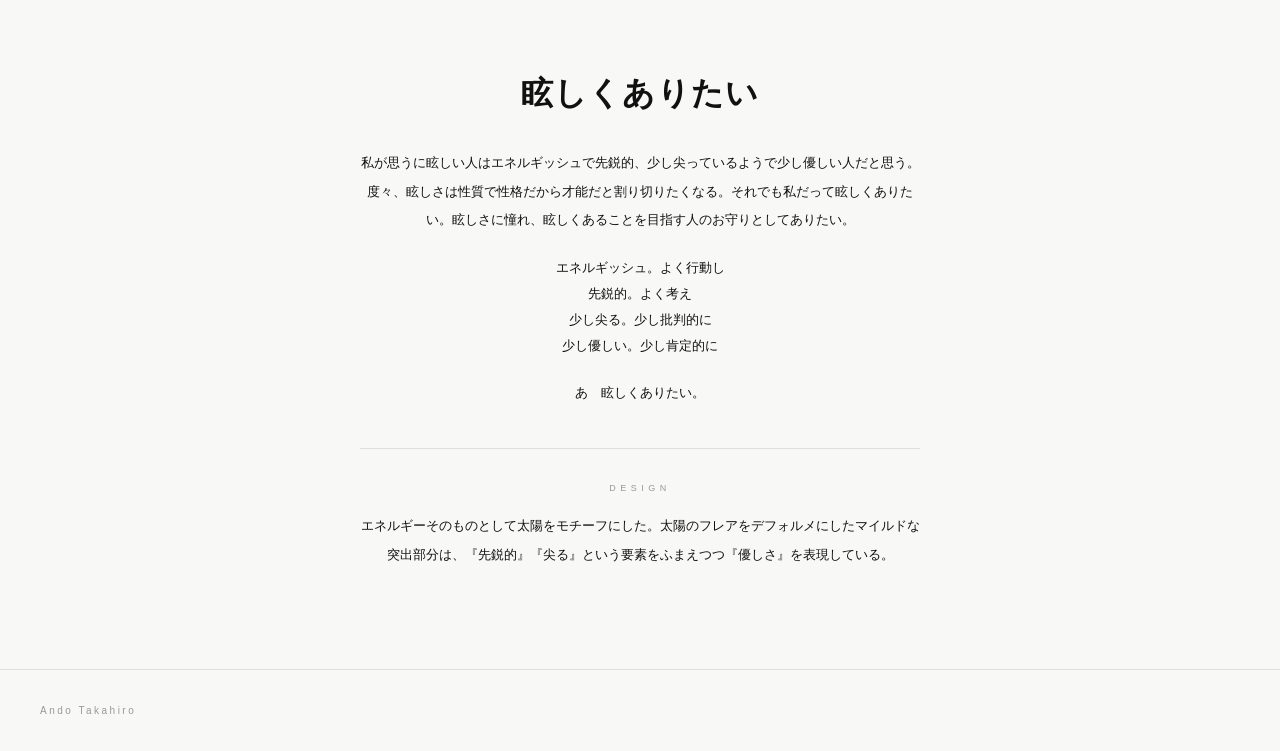
==== commit 3a0eb256: "fix: force center layout with inline style override Co-Authored-By: Claude Sonnet 4.6 <noreply@anthr" ====
--- a/mabu/index.html
+++ b/mabu/index.html
@@ -4,7 +4,55 @@
 <meta charset="UTF-8">
 <meta name="viewport" content="width=device-width, initial-scale=1.0">
 <title>MABU — Ando Takahiro</title>
-<link rel="stylesheet" href="../style.css?v=5">
+<link rel="stylesheet" href="../style.css?v=6">
+<style>
+.mabu-text-section {
+  padding: 72px 60px 80px;
+  border-top: 1px solid #e0e0da;
+  text-align: center;
+}
+.mabu-text-inner {
+  display: block;
+  max-width: 560px;
+  margin: 0 auto;
+}
+.mabu-lead {
+  font-family: 'Hiragino Mincho ProN', 'Yu Mincho', serif;
+  font-size: clamp(22px, 3vw, 32px);
+  font-weight: 600;
+  letter-spacing: .04em;
+  line-height: 1.5;
+  margin-bottom: 32px;
+  text-align: center;
+}
+.mabu-body {
+  font-family: 'Hiragino Mincho ProN', 'Yu Mincho', serif;
+  font-size: 13px;
+  line-height: 2.2;
+  margin-bottom: 20px;
+  text-align: center;
+}
+.mabu-list {
+  font-family: 'Hiragino Mincho ProN', 'Yu Mincho', serif;
+  font-size: 13px;
+  line-height: 2;
+  margin-bottom: 20px;
+  text-align: center;
+}
+.mabu-design {
+  margin-top: 40px;
+  padding-top: 32px;
+  border-top: 1px solid #e0e0da;
+  text-align: center;
+}
+.mabu-design-label {
+  font-size: 9px;
+  letter-spacing: .5em;
+  color: #999;
+  text-transform: uppercase;
+  margin-bottom: 16px;
+}
+</style>
 </head>
 <body class="has-nav">
 <nav>
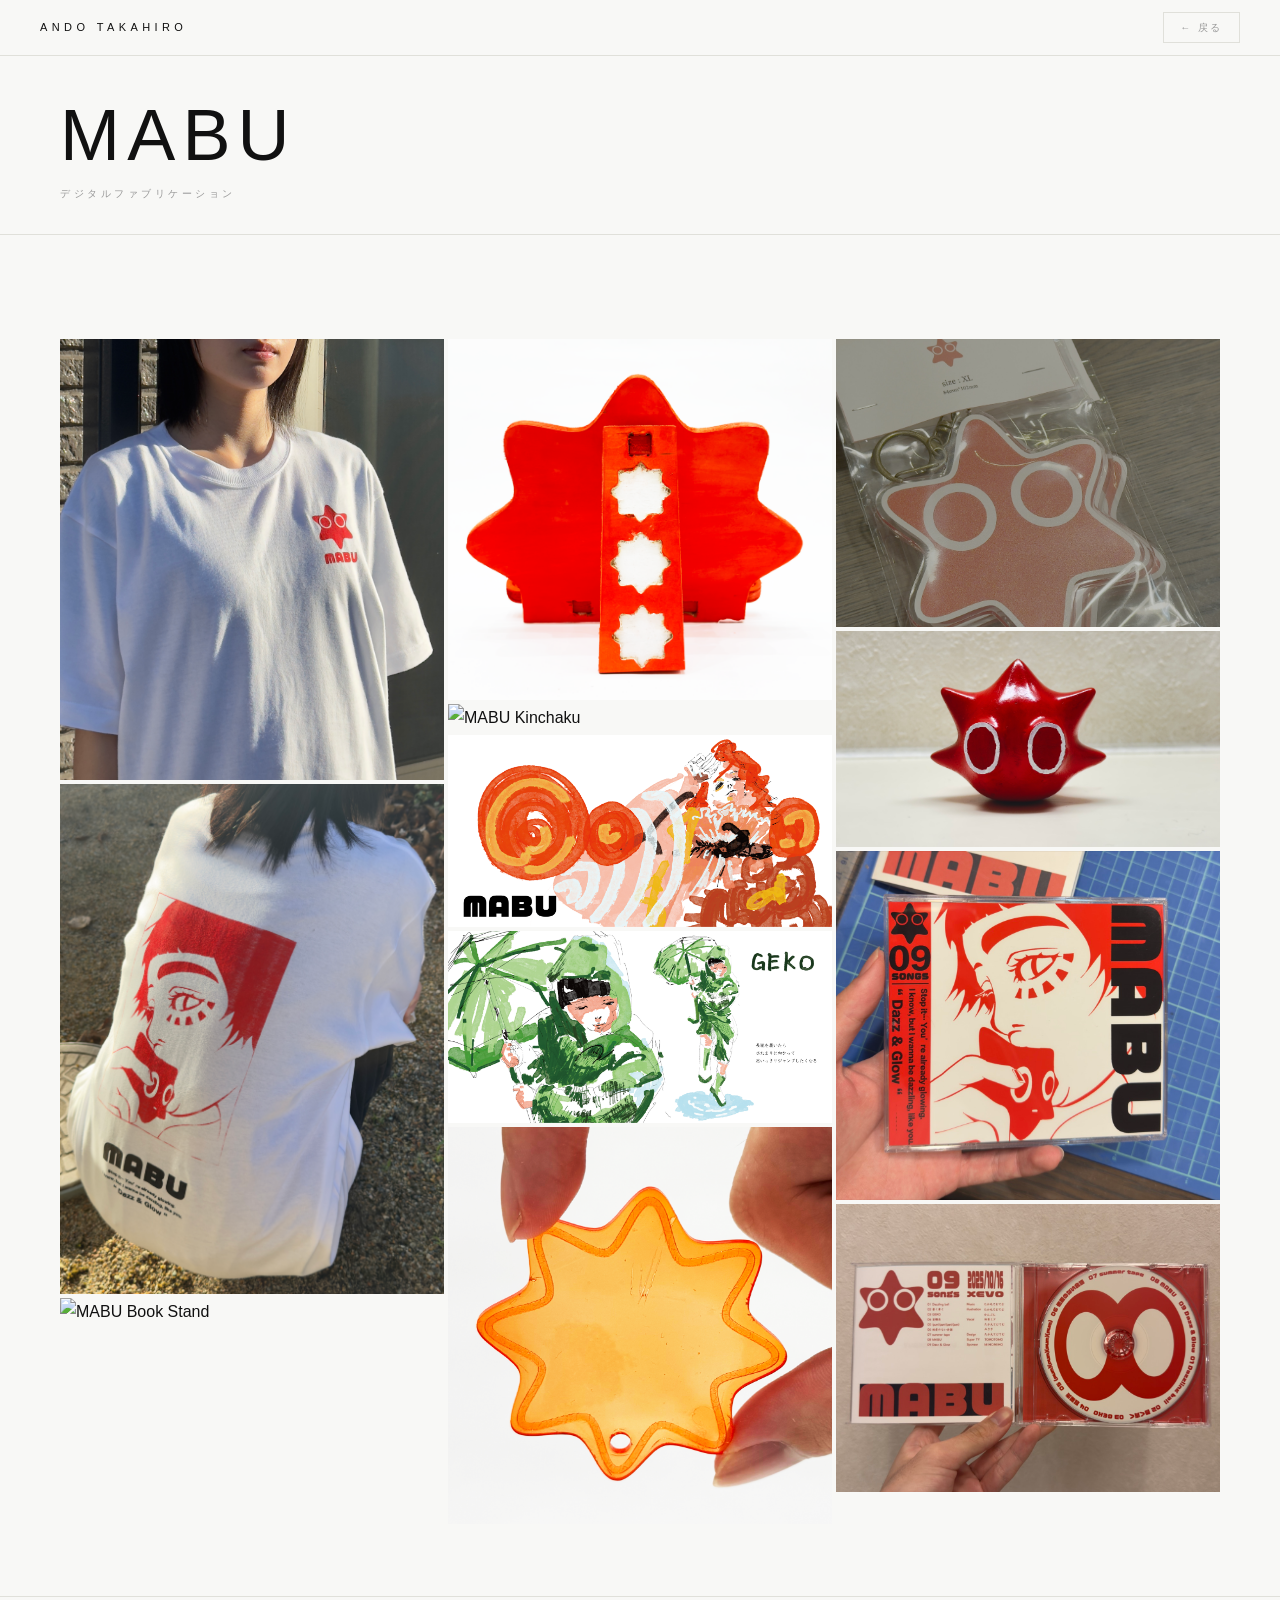
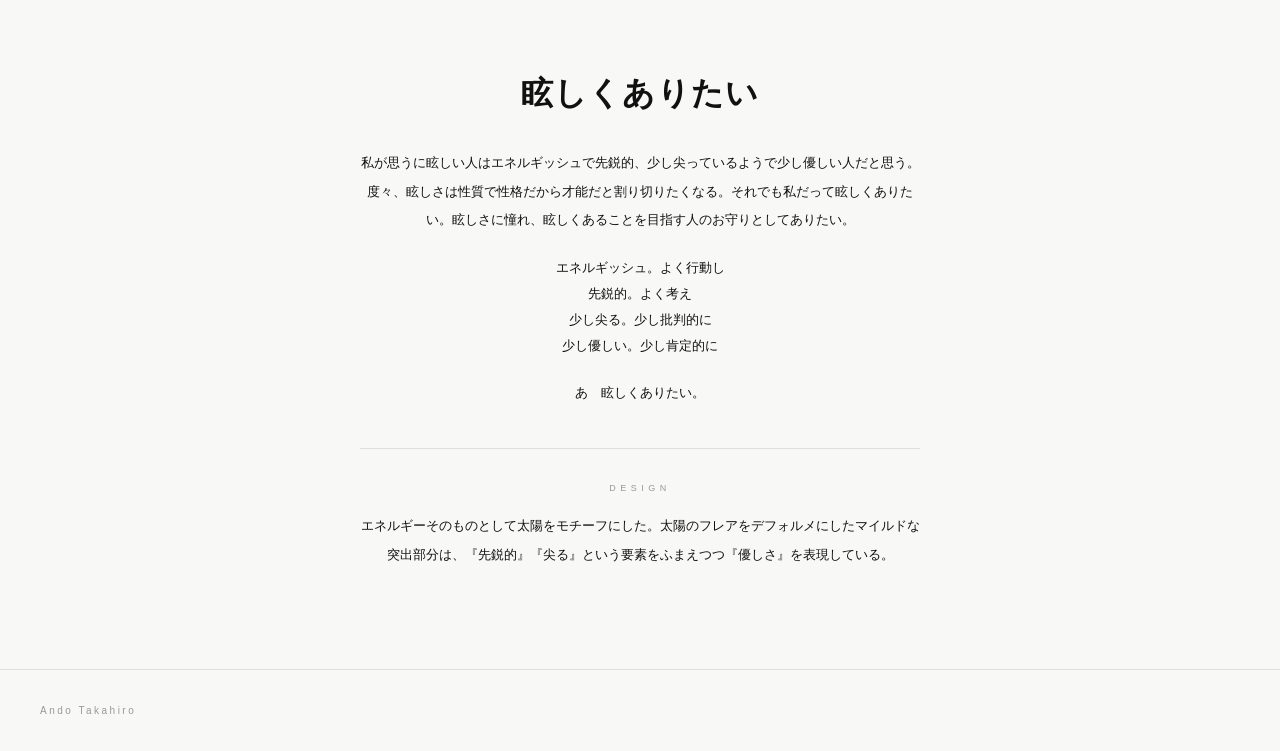
==== commit c67adb07: "update: 全ページ日本語化 + Technical Notes 図解 Co-Authored-By: Claude Sonnet 4.6 <noreply@anthropic.com>" ====
--- a/mabu/index.html
+++ b/mabu/index.html
@@ -57,12 +57,12 @@
 <body class="has-nav">
 <nav>
   <span class="nav-logo">Ando Takahiro</span>
-  <a class="nav-back" href="../index.html">← Back</a>
+  <a class="nav-back" href="../index.html">← 戻る</a>
 </nav>
 
 <section class="mabu-top">
   <h1 class="mabu-title">MABU</h1>
-  <div class="mabu-en">Digital Fabrication</div>
+  <div class="mabu-en">デジタルファブリケーション</div>
 </section>
 
 <section class="gallery-section">
